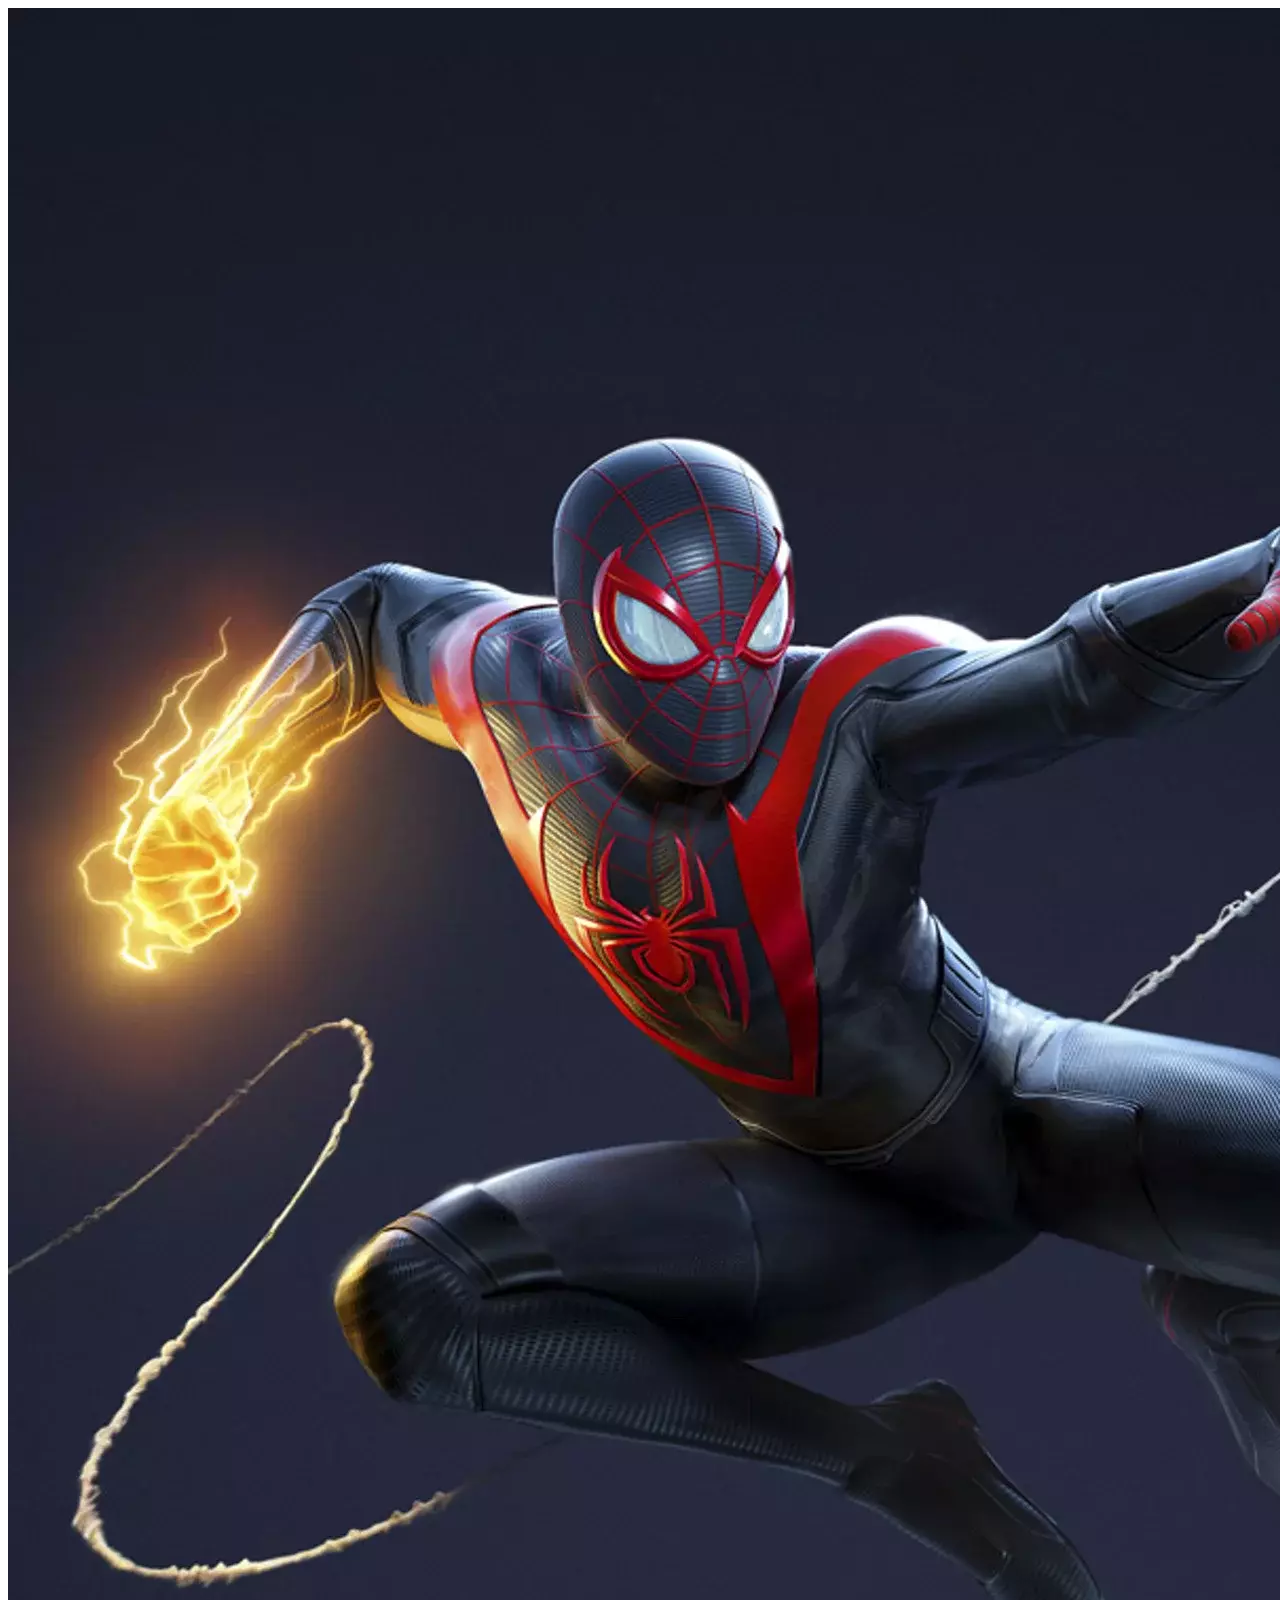
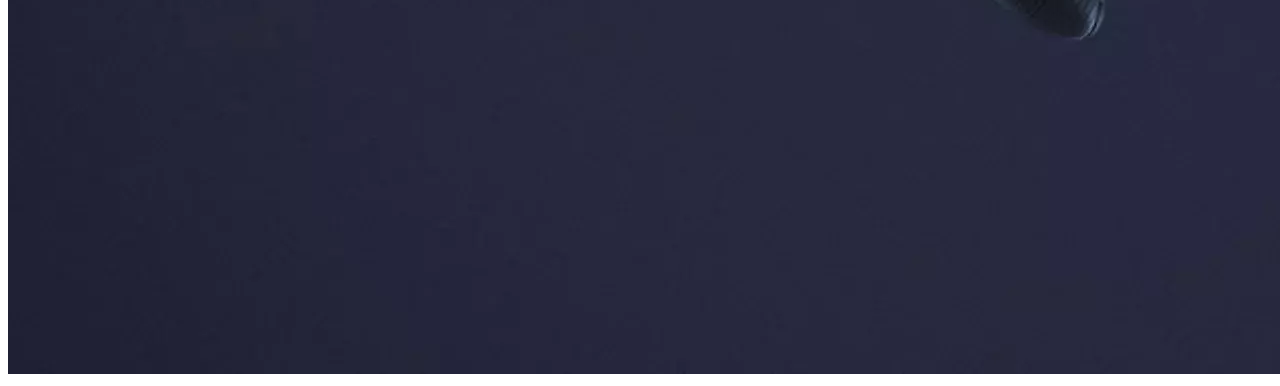
==== index.html @ 8d6fe87c "import img" ====
<!DOCTYPE html>
<html lang="en">
<head>
    <meta charset="UTF-8">
    <meta http-equiv="X-UA-Compatible" content="IE=edge">
    <meta name="viewport" content="width=device-width, initial-scale=1.0">
    <title>Document</title>
</head>
<body>
    
    <div class="container">
        <div class="slider">

            <div class="images-container">

                <div class="image-wrapper">

                    <img class="d-none show" src="./img/01.webp" />
                </div>
            </div>
            
        </div>
    </div>
</body>
</html>
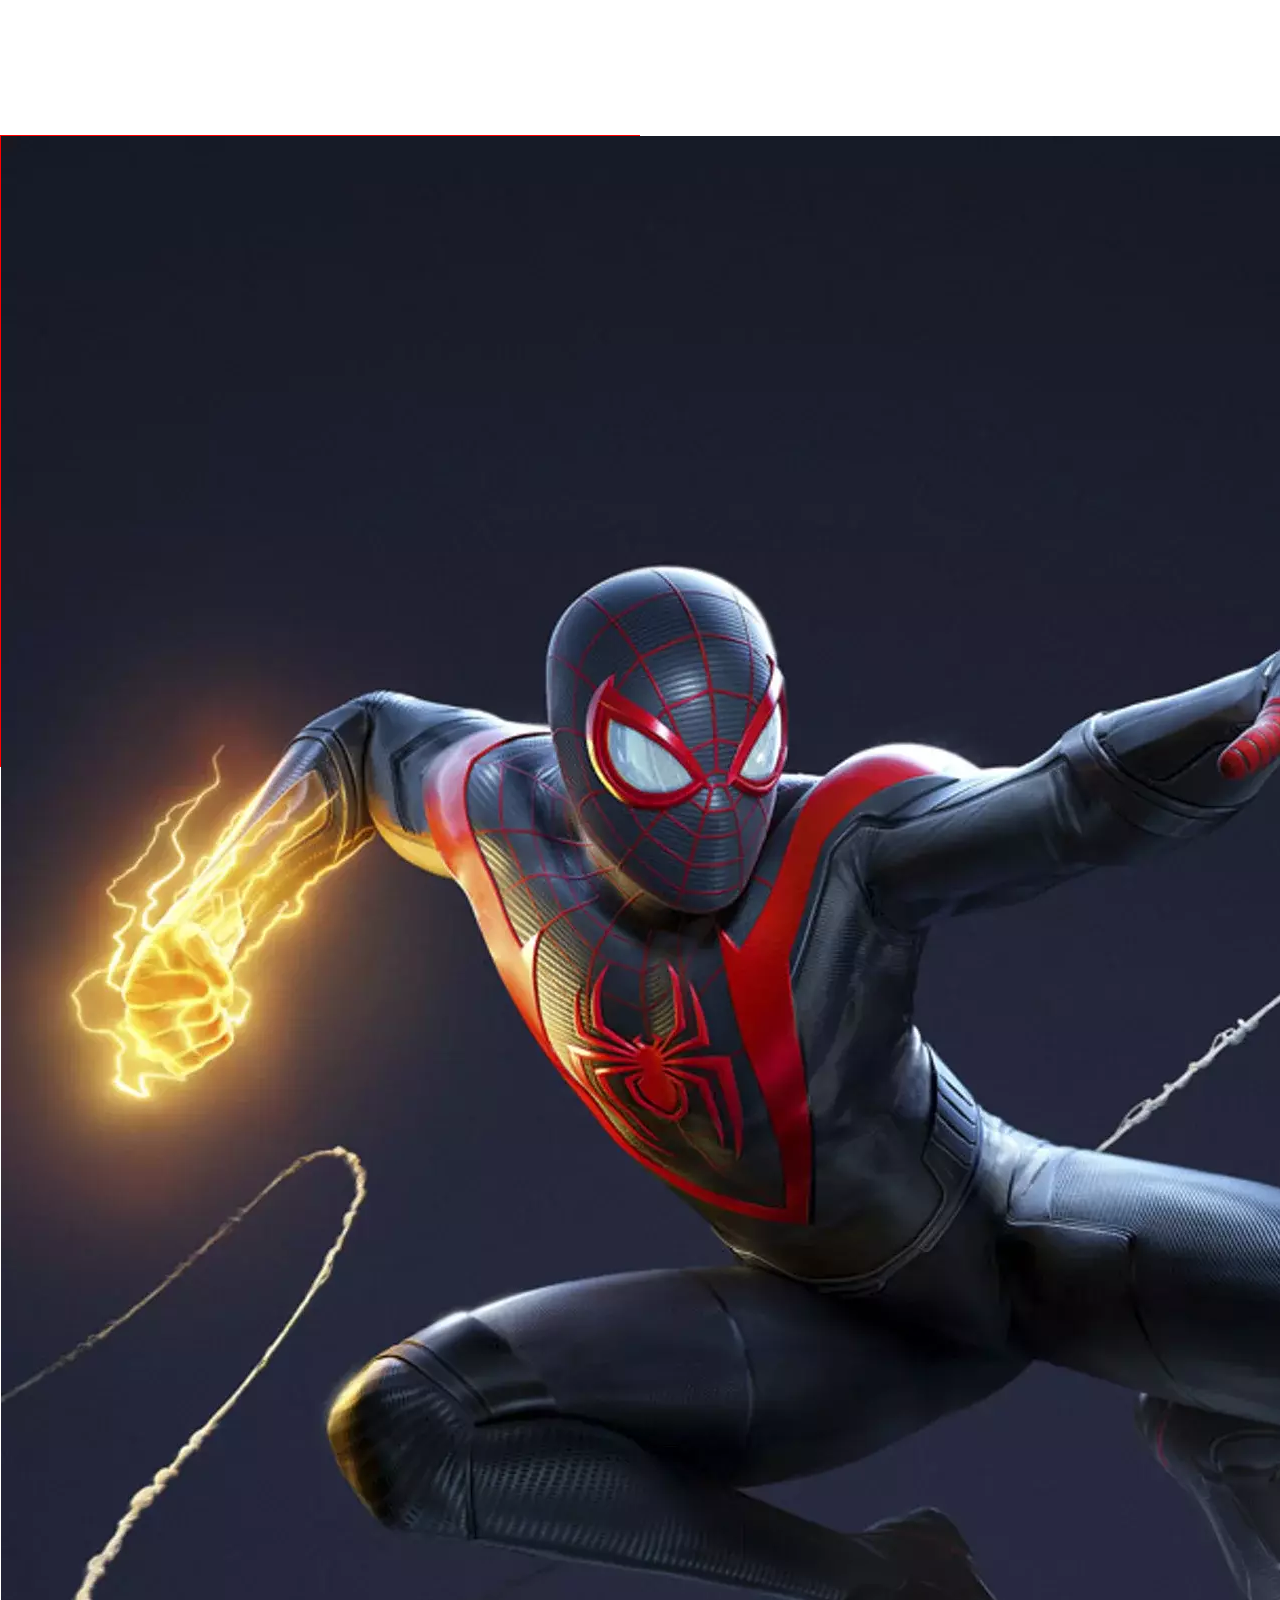
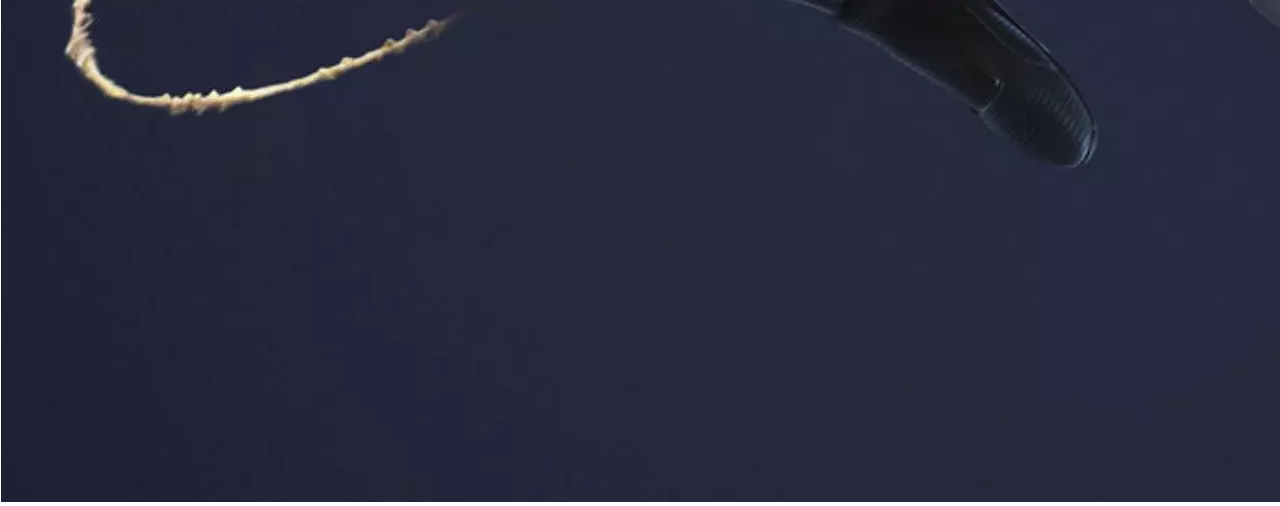
==== commit 7ede756d: "favicon e + link css e script js, inizio struttura" ====
--- a/index.html
+++ b/index.html
@@ -4,7 +4,9 @@
     <meta charset="UTF-8">
     <meta http-equiv="X-UA-Compatible" content="IE=edge">
     <meta name="viewport" content="width=device-width, initial-scale=1.0">
-    <title>Document</title>
+    <title>Carousel</title>
+    <link rel="icon" type="image/x-icon" href="./img/favicon.jpg" />
+    <link rel="stylesheet" href="./css/style.css" />
 </head>
 <body>
     
@@ -21,5 +23,10 @@
             
         </div>
     </div>
+
+
+
+
+    <script type="text/javascript" src="./js/main.js"></script>
 </body>
 </html>--- a/css/style.css
+++ b/css/style.css
@@ -0,0 +1,18 @@
+/*reset rule*/
+*{
+    margin: 0;
+    padding: 0;
+    box-sizing: border-box;
+}
+
+
+.container{
+    margin-top: 15vh;
+    width: 50%;
+    border: 1px solid red;
+}
+
+.slider{
+    height: 70vh;
+    width: 100%;
+}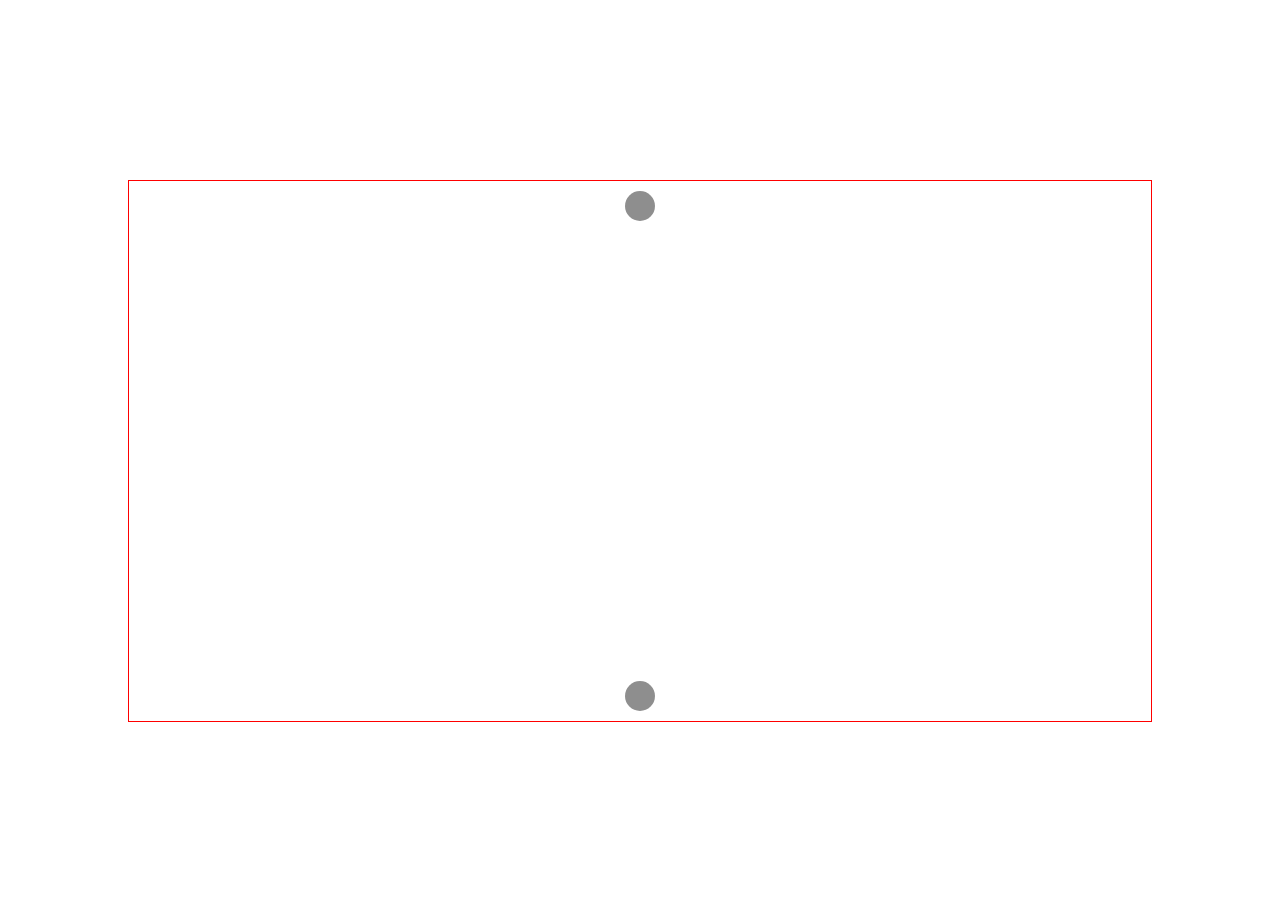
==== commit 721e7c52: "creata struttura con frecce" ====
--- a/index.html
+++ b/index.html
@@ -7,18 +7,27 @@
     <title>Carousel</title>
     <link rel="icon" type="image/x-icon" href="./img/favicon.jpg" />
     <link rel="stylesheet" href="./css/style.css" />
+    <link rel="stylesheet" href="https://cdnjs.cloudflare.com/ajax/libs/font-awesome/6.3.0/css/all.min.css" integrity="sha512-SzlrxWUlpfuzQ+pcUCosxcglQRNAq/DZjVsC0lE40xsADsfeQoEypE+enwcOiGjk/bSuGGKHEyjSoQ1zVisanQ==" crossorigin="anonymous" referrerpolicy="no-referrer" />
 </head>
 <body>
     
     <div class="container">
+
         <div class="slider">
 
-            <div class="images-container">
+            <div class="images-list">
 
-                <div class="image-wrapper">
+                <div class="image-wrapper d-none">
+                    <img class="image" src="./img/01.webp" />
+                </div>
+                
 
-                    <img class="d-none show" src="./img/01.webp" />
-                </div>
+            </div>
+            <div class="next">
+                <i class="fa-solid fa-arrow-up"></i>
+            </div>
+            <div class="prev hide">
+                <i class="fa-solid fa-arrow-down"></i>
             </div>
             
         </div>
--- a/css/style.css
+++ b/css/style.css
@@ -7,12 +7,57 @@
 
 
 .container{
-    margin-top: 15vh;
-    width: 50%;
+    overflow-y: hidden;
+    margin: 20vh auto;
+    width: 80vw;
     border: 1px solid red;
 }
 
 .slider{
-    height: 70vh;
+    height: 60vh;
+    position: relative;
+}
+
+.image-list{
+    height: 100%;
+}
+
+.image-wrapper{
+    height: 100%;
+    display: none;
+}
+
+.image{
+    object-fit: cover;
     width: 100%;
-}+    height: 100%;   
+}
+
+.show{
+    display: block;
+}
+
+.hide{
+    display: none;
+}
+
+.next, .prev{
+    position: absolute;
+    left: 50%;
+    transform: translateX(-50%);
+    width: 30px;
+    height: 30px;
+    background-color: rgba(0, 0, 0, 0.443);
+    border-radius: 50%;
+    display: flex;
+    justify-content: center;
+    align-items: center;
+}
+
+.next{
+    top: 10px;
+}
+.prev{
+    bottom: 10px;
+}
+
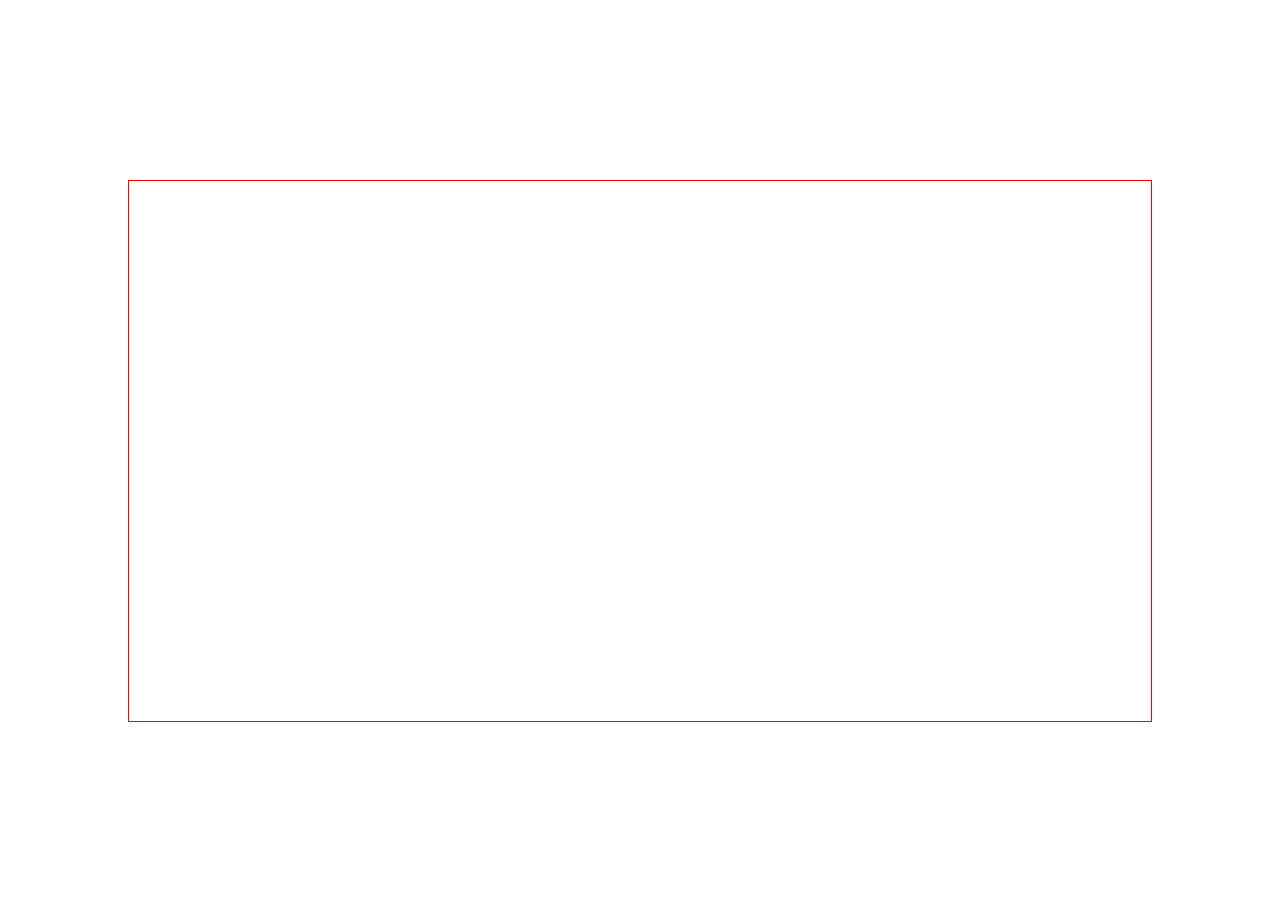
==== commit edba36b3: "fix delle icon i , tolta classe d-none" ====
--- a/index.html
+++ b/index.html
@@ -17,18 +17,25 @@
 
             <div class="images-list">
 
-                <div class="image-wrapper d-none">
+                <div class="image-wrapper">
+                    <img class="image" src="./img/01.webp" />
+                </div>
+                <div class="image-wrapper">
+                    <img class="image" src="./img/01.webp" />
+                </div>
+                <div class="image-wrapper">
+                    <img class="image" src="./img/01.webp" />
+                </div>
+                <div class="image-wrapper">
                     <img class="image" src="./img/01.webp" />
                 </div>
                 
 
             </div>
             <div class="next">
-                <i class="fa-solid fa-arrow-up"></i>
-            </div>
+                <i class="fa-solid fa-chevron-up"></i>            </div>
             <div class="prev hide">
-                <i class="fa-solid fa-arrow-down"></i>
-            </div>
+                <i class="fa-solid fa-chevron-down"></i>            </div>
             
         </div>
     </div>
--- a/css/style.css
+++ b/css/style.css
@@ -47,7 +47,7 @@
     transform: translateX(-50%);
     width: 30px;
     height: 30px;
-    background-color: rgba(0, 0, 0, 0.443);
+    background-color: rgba(255, 255, 255, 0.331);
     border-radius: 50%;
     display: flex;
     justify-content: center;
@@ -61,3 +61,7 @@
     bottom: 10px;
 }
 
+.prev.hide{
+    display: none;
+}
+
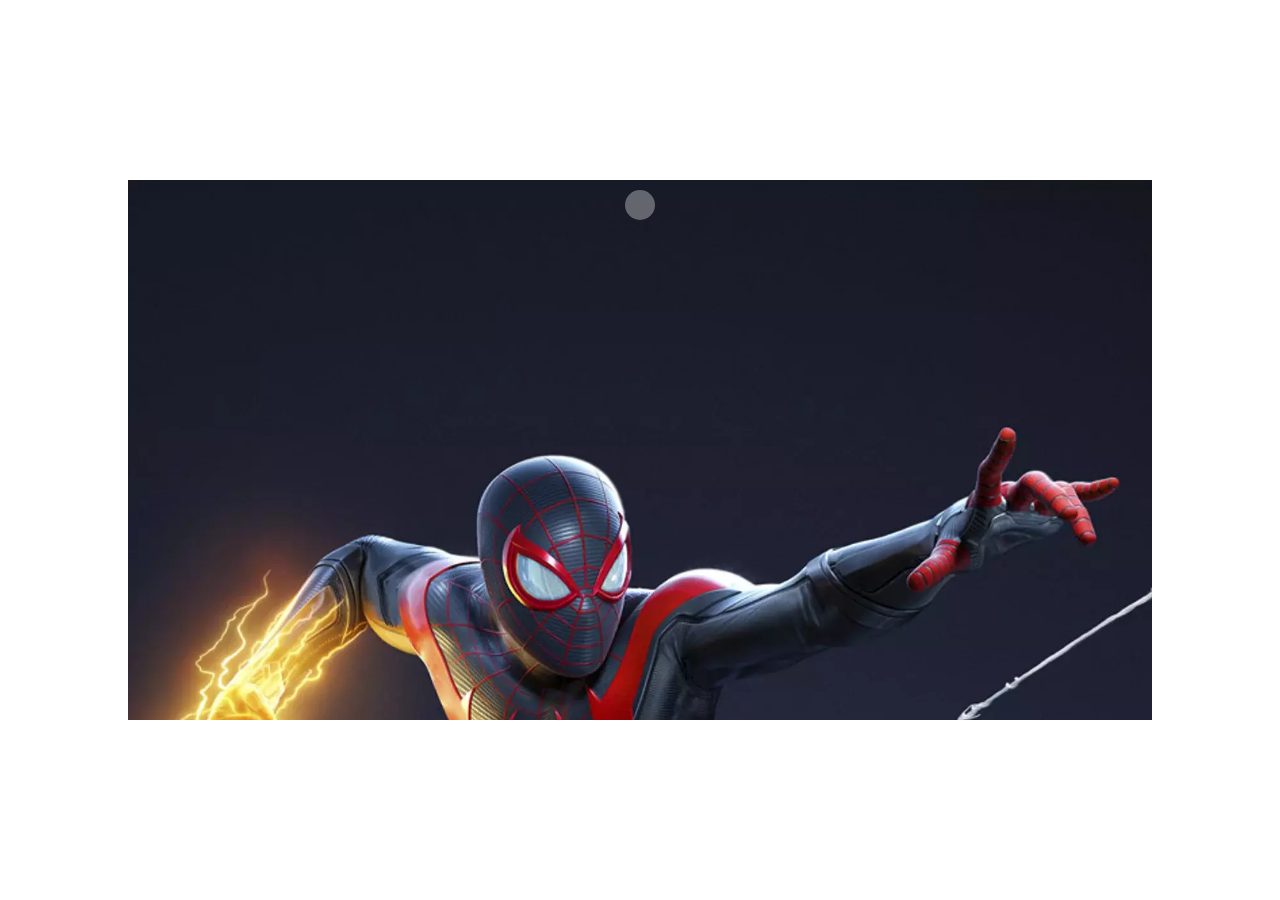
==== commit 93948b9f: "cambiato favicon.. immagini da sistemare btw.." ====
--- a/index.html
+++ b/index.html
@@ -5,7 +5,7 @@
     <meta http-equiv="X-UA-Compatible" content="IE=edge">
     <meta name="viewport" content="width=device-width, initial-scale=1.0">
     <title>Carousel</title>
-    <link rel="icon" type="image/x-icon" href="./img/favicon.jpg" />
+    <link rel="icon" type="image/x-icon" href="./img/favicon.png" />
     <link rel="stylesheet" href="./css/style.css" />
     <link rel="stylesheet" href="https://cdnjs.cloudflare.com/ajax/libs/font-awesome/6.3.0/css/all.min.css" integrity="sha512-SzlrxWUlpfuzQ+pcUCosxcglQRNAq/DZjVsC0lE40xsADsfeQoEypE+enwcOiGjk/bSuGGKHEyjSoQ1zVisanQ==" crossorigin="anonymous" referrerpolicy="no-referrer" />
 </head>
@@ -15,27 +15,49 @@
 
         <div class="slider">
 
+            <!--  images   -->
             <div class="images-list">
 
-                <div class="image-wrapper">
-                    <img class="image" src="./img/01.webp" />
-                </div>
-                <div class="image-wrapper">
-                    <img class="image" src="./img/01.webp" />
-                </div>
-                <div class="image-wrapper">
-                    <img class="image" src="./img/01.webp" />
-                </div>
-                <div class="image-wrapper">
-                    <img class="image" src="./img/01.webp" />
-                </div>
-                
+                <!-- 
+                    <div class="image-wrapper">
+                        <img class="image" src="./img/01.webp" />
+                    </div>
 
+                    <div class="image-wrapper">
+                        <img class="image" src="./img/02.webp" />
+                    </div>
+
+                    <div class="image-wrapper">
+                        <img class="image" src="./img/03.webp" />
+                    </div>
+
+                    <div class="image-wrapper">
+                        <img class="image" src="./img/04.webp" />
+                    </div>
+
+                    <div class="image-wrapper">
+                        <img class="image" src="./img/05.webp" />
+                    </div>
+                    
+                -->
             </div>
+
+
+
+            <!--  arrows   -->
             <div class="next">
-                <i class="fa-solid fa-chevron-up"></i>            </div>
+                <i class="fa-solid fa-chevron-up"></i> 
+            </div>
             <div class="prev hide">
-                <i class="fa-solid fa-chevron-down"></i>            </div>
+                <i class="fa-solid fa-chevron-down"></i>
+            </div>
+
+
+
+
+            <!--  side thumbnails   -->
+
+            
             
         </div>
     </div>
--- a/css/style.css
+++ b/css/style.css
@@ -10,7 +10,6 @@
     overflow-y: hidden;
     margin: 20vh auto;
     width: 80vw;
-    border: 1px solid red;
 }
 
 .slider{
@@ -29,8 +28,7 @@
 
 .image{
     object-fit: cover;
-    width: 100%;
-    height: 100%;   
+    width: 100%;   
 }
 
 .show{
@@ -60,8 +58,14 @@
 .prev{
     bottom: 10px;
 }
-
+.next.hide{
+    display: none;
+}
 .prev.hide{
     display: none;
 }
 
+i{
+    cursor: pointer;
+}
+
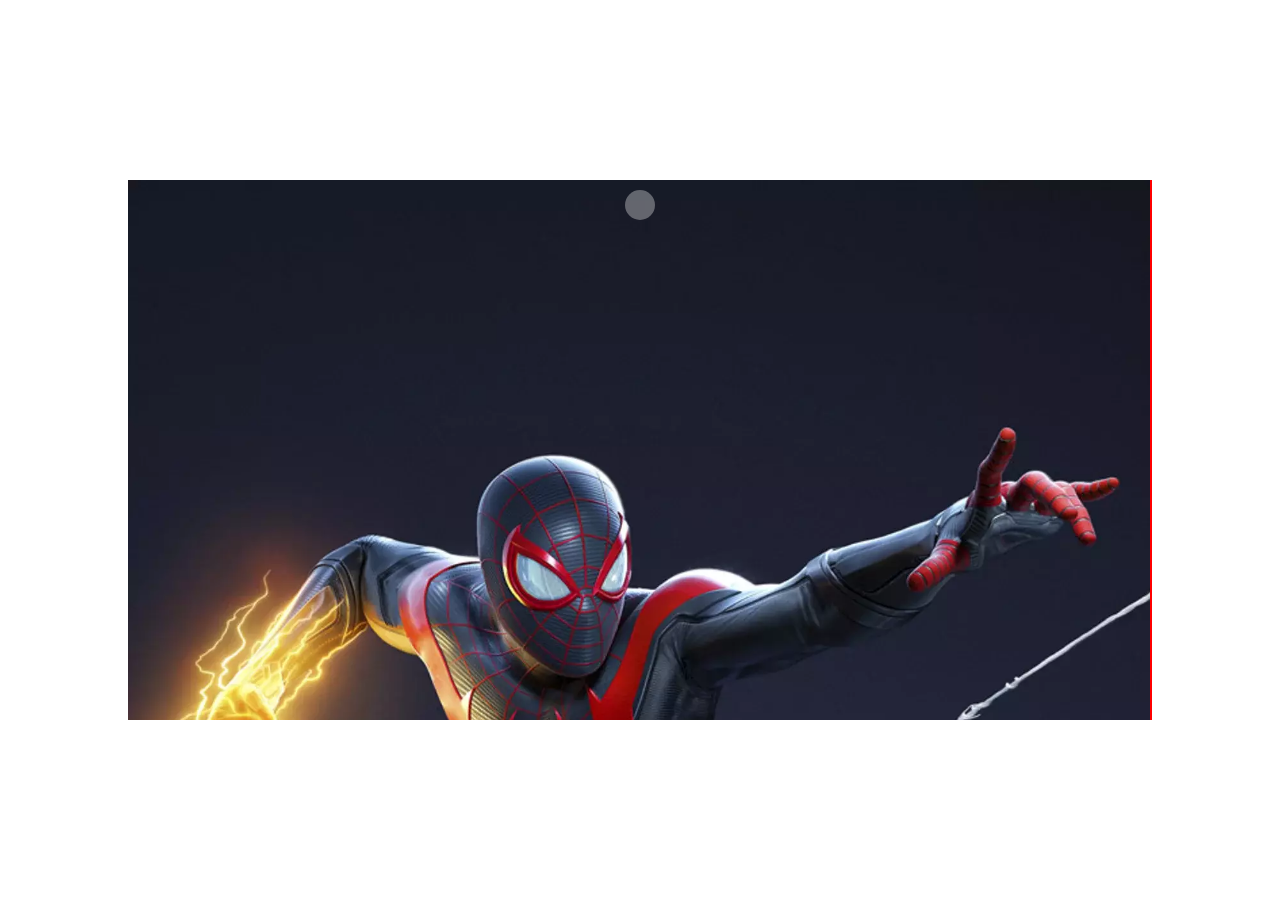
==== commit 56948189: "inizio bonus 1, creo cartella a parte" ====
--- a/index.html
+++ b/index.html
@@ -57,6 +57,9 @@
 
             <!--  side thumbnails   -->
 
+            <div class="thumbnails-container">
+                <div class="thumbnail"></div>
+            </div>
             
             
         </div>
--- a/css/style.css
+++ b/css/style.css
@@ -28,7 +28,7 @@
 
 .image{
     object-fit: cover;
-    width: 100%;   
+    width: 100%;  
 }
 
 .show{
@@ -55,12 +55,15 @@
 .next{
     top: 10px;
 }
+
 .prev{
     bottom: 10px;
 }
+
 .next.hide{
     display: none;
 }
+
 .prev.hide{
     display: none;
 }
@@ -69,3 +72,10 @@
     cursor: pointer;
 }
 
+.thumbnails-container{
+    position: absolute;
+    top: 0;
+    right: 0;
+    border: 1px solid red;
+    height: 100%;
+}
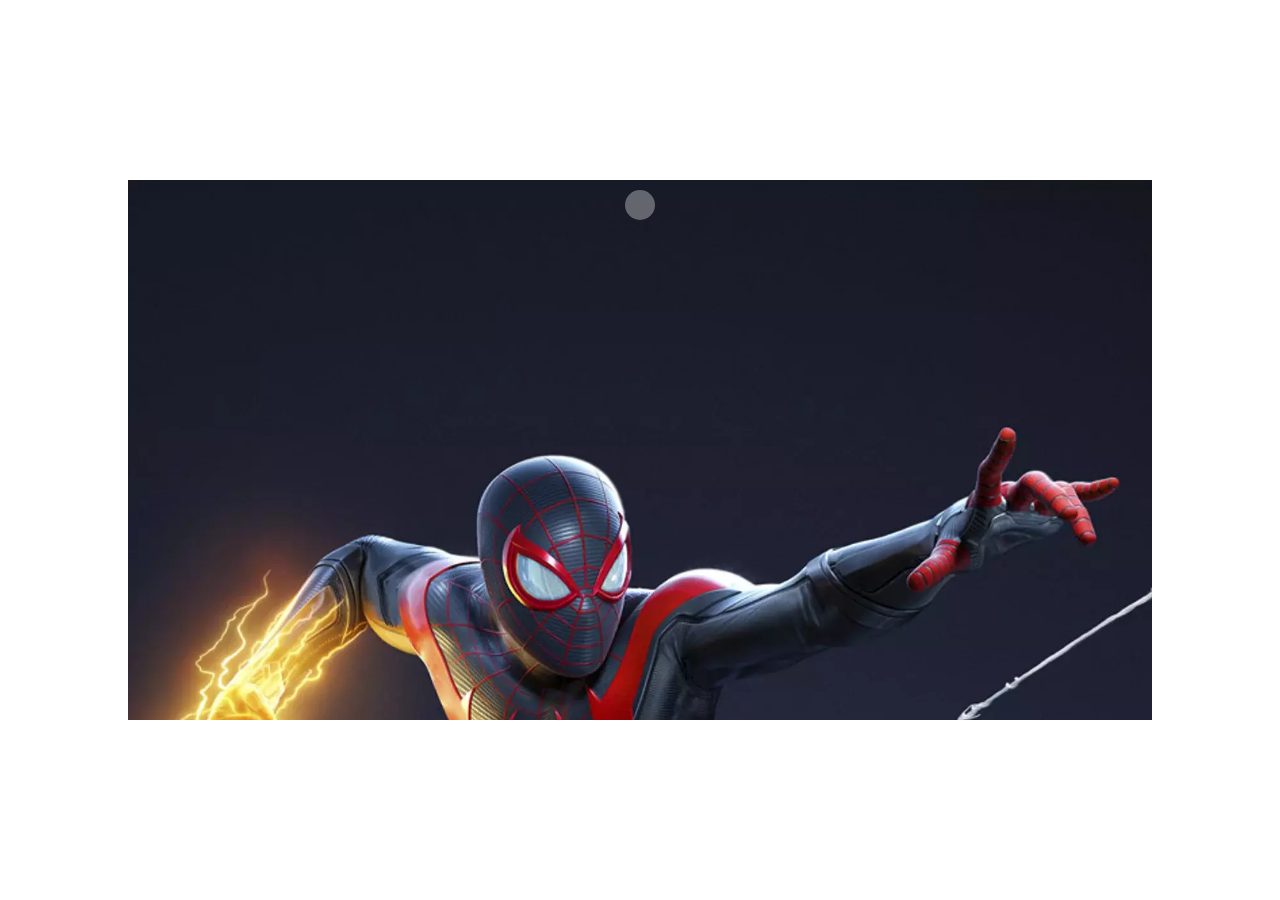
==== commit 73fbc31f: "tolto thumbnails container, metto dopo nel bonus" ====
--- a/index.html
+++ b/index.html
@@ -57,9 +57,7 @@
 
             <!--  side thumbnails   -->
 
-            <div class="thumbnails-container">
-                <div class="thumbnail"></div>
-            </div>
+            
             
             
         </div>
--- a/css/style.css
+++ b/css/style.css
@@ -72,10 +72,4 @@
     cursor: pointer;
 }
 
-.thumbnails-container{
-    position: absolute;
-    top: 0;
-    right: 0;
-    border: 1px solid red;
-    height: 100%;
-}
+
